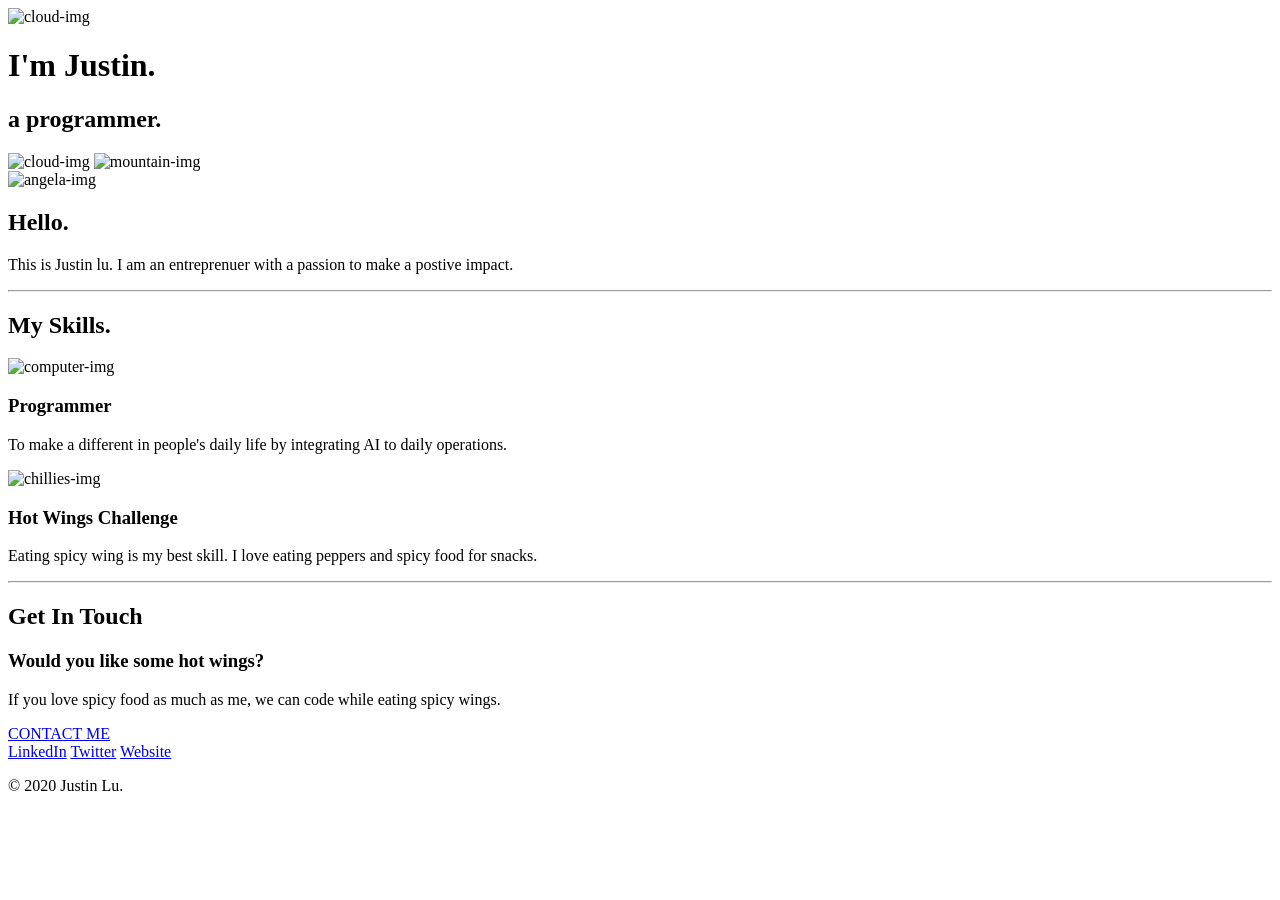
==== index.html @ 4ea38bb6 "personal site" ====
<!DOCTYPE html>
<html lang="en" dir="ltr">
  <head>
    <meta charset="utf-8">
    <title>Justin Lu</title>
    <link rel="stylesheet" href="css/styles.css">
    <link rel="icon" href="favicon.ico">
    <link href="https://fonts.googleapis.com/css?family=Merriweather|Montserrat|Sacramento&display=swap" rel="stylesheet">

  </head>
  <body>
<div class="top-container">
  <img class="top-cloud"src="images/cloud.png" alt="cloud-img">
  <h1 class="name">I'm Justin.</h1>
  <h2 class="font">a <span class="pro">pro</span>grammer.</h2>
  <img class="bottom-cloud"src="images/cloud.png" alt="cloud-img">
  <img src="images/mountain.png" alt="mountain-img">

</div>
<div class="middle-container">
  <div class="profile">
    <img src="images/angela.png" alt="angela-img">
    <h2>Hello.</h2>
    <p class="intro">This is Justin lu. I am an entreprenuer with a passion to make a postive impact.</p>
  </div>
  <hr>
  <div class="skills">
    <h2>My Skills.</h2>
    <div class="skill-row">
      <img class="code-img" src="images/computer.png" alt="computer-img">
      <h3>Programmer</h3>
      <p>To make a different in people's daily life by integrating AI to daily operations.</p>
    </div>
    <div class="skill-row">
      <img class="chilli-img" src="images/chillies.png" alt="chillies-img">
      <h3>Hot Wings Challenge</h3>
      <p class="hello">Eating spicy wing is my best skill. I love eating peppers and spicy food for snacks.</p>
    </div>
  </div>
  <hr>
  <div class="contact-me">
    <h2>Get In Touch</h2>
    <h3>Would you like some hot wings?</h3>
    <p class="contact-message">If you love spicy food as much as me, we can code while eating spicy wings.</p>
    <a class="btn" href="mailto:Justin8933lu@gmail.com">CONTACT ME</a>
  </div>
</div>


<div class="bottom-container">
  <a class="footer-link" href="https://www.linkedin.com/">LinkedIn</a>
  <a class="footer-link" href="https://twitter.com/">Twitter</a>
  <a class="footer-link" href="https://www.appbrewery.co/">Website</a>
  <p class="copyright">© 2020 Justin Lu.</p>
</div>

  </body>
</html>
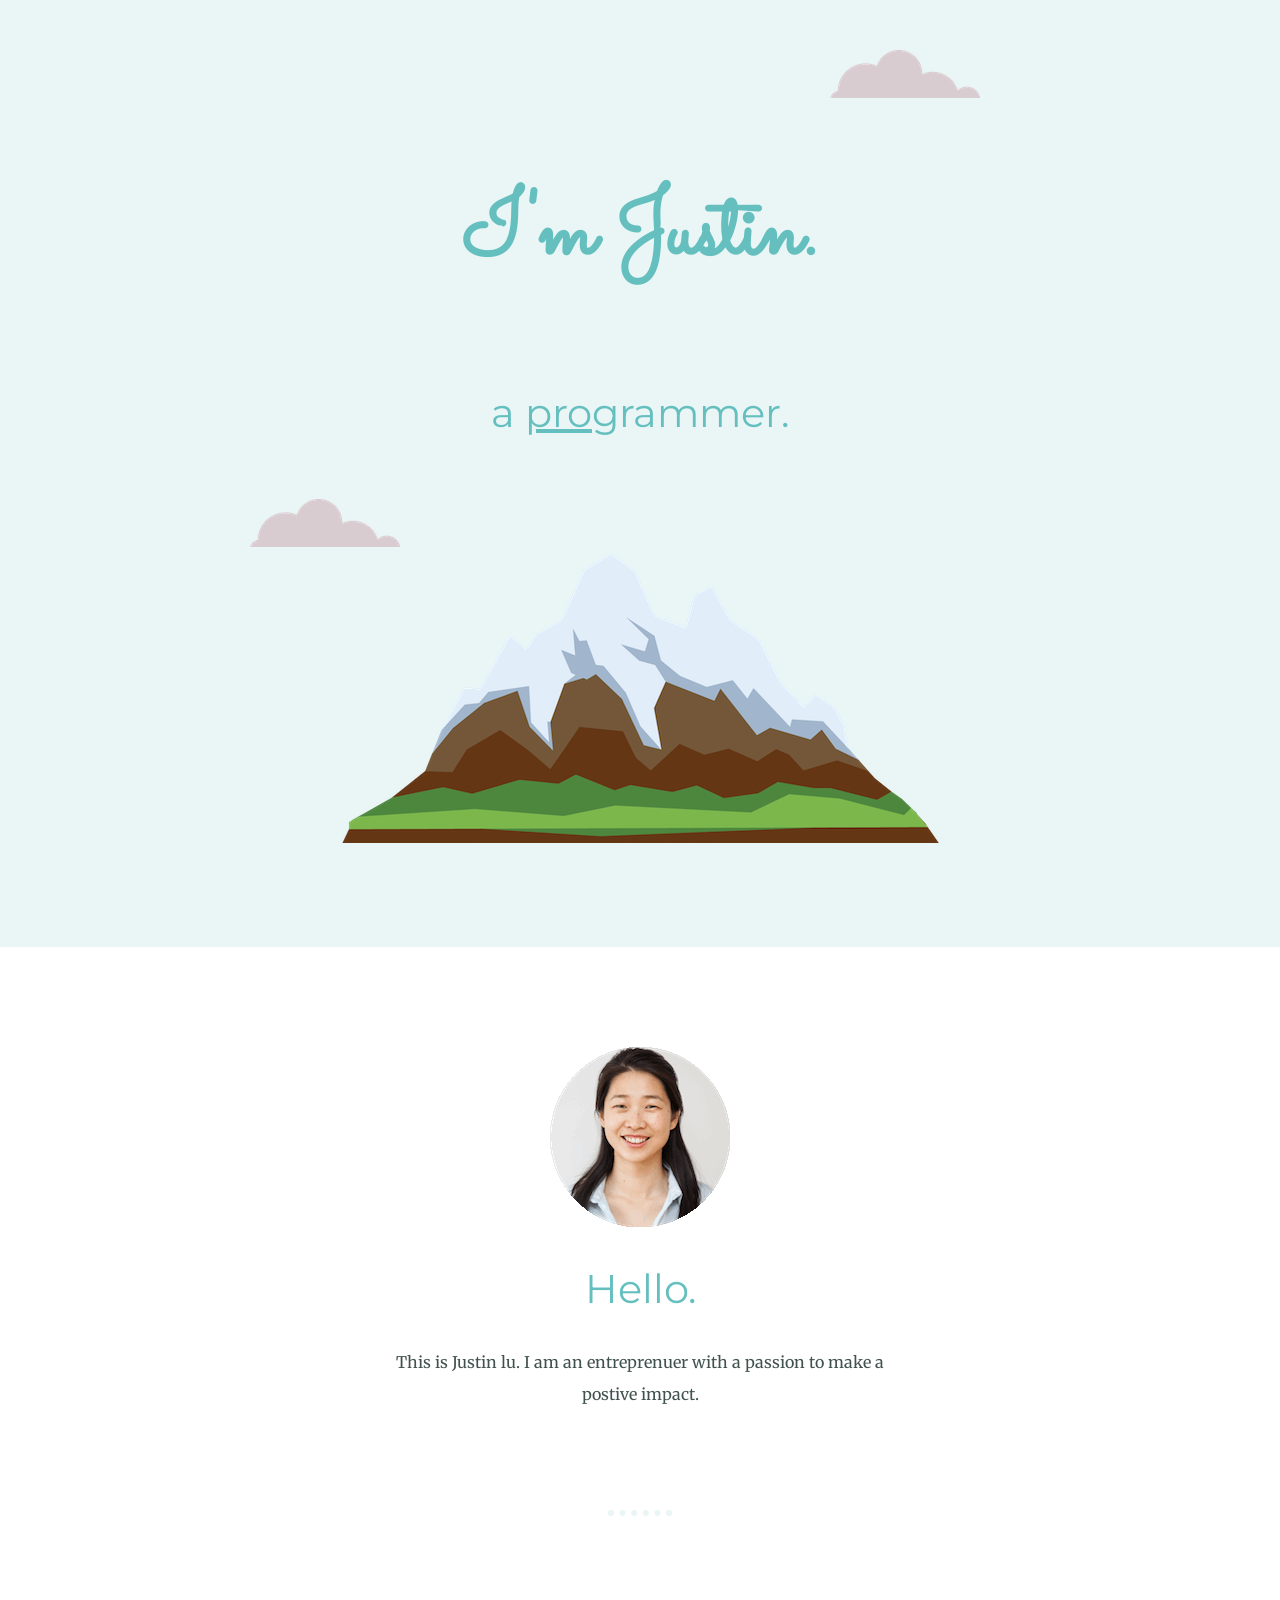
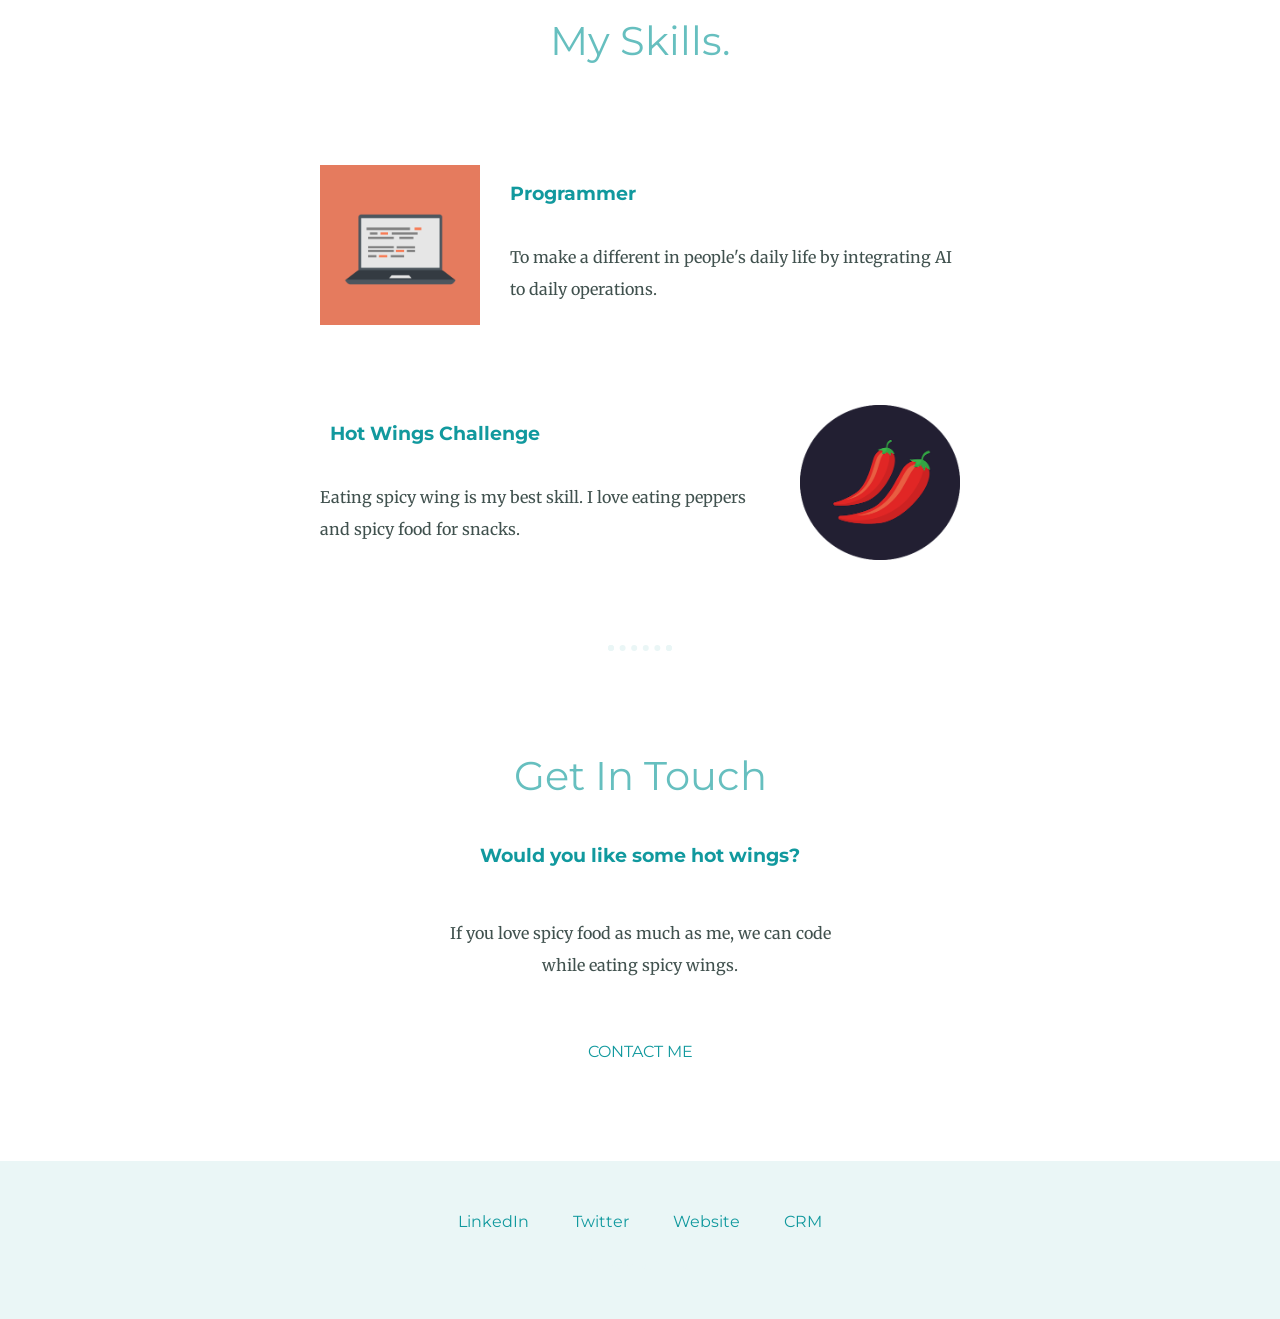
==== commit 2eba6616: "Add Lightfield-style CRM demo under crm/ A self-contained, no-build CRM (vanilla HTML/CSS/JS, localS" ====
--- a/index.html
+++ b/index.html
@@ -51,6 +51,7 @@
   <a class="footer-link" href="https://www.linkedin.com/">LinkedIn</a>
   <a class="footer-link" href="https://twitter.com/">Twitter</a>
   <a class="footer-link" href="https://www.appbrewery.co/">Website</a>
+  <a class="footer-link" href="crm/">CRM</a>
   <p class="copyright">© 2020 Justin Lu.</p>
 </div>
 
--- a/css/styles.css
+++ b/css/styles.css
@@ -0,0 +1,176 @@
+body {
+ color:#40514E;
+  margin: 0px;
+  text-align: center;
+  font-family: 'Merriweather', serif;
+
+}
+
+h1 {
+  font-size: 5.625em;
+  margin-top: 50px auto 0 auto;
+  font-family: 'Sacramento', cursive;
+  color: #66BFBF;
+  padding:10px;
+
+}
+
+h2 {
+  font-family: 'Montserrat', sans-serif;
+  font-size: 2.5rem;
+  color: #66BFBF;
+  font-weight: normal;
+
+
+
+}
+
+h3 {
+  font-family: 'Montserrat', sans-serif;
+  color: #11999E;
+  padding:10px;
+
+}
+p{
+  line-height: 2;
+}
+
+hr {
+  border: dotted #EAF6F6 6px;
+  border-bottom: none;
+  width:4%;
+  margin:100px auto;
+}
+
+a{
+  color:#11999E;
+  font-family: 'Montserrat', sans-serif;
+  margin:10px 20px;
+
+text-decoration: none;
+}
+a:hover{
+  color:#eaf6f6;
+
+
+
+}
+
+.pro {
+  text-decoration: underline;
+}
+
+.top-container {
+  background-color: #EAF6F6;
+  position: relative;
+  padding: 100px;
+}
+.middle-container{
+margin:100px 0;
+  background-color: white;}
+
+  .bottom-container {
+    background-color: #EAF6F6;
+    padding:50px 0 20px 0;
+
+  }
+
+
+.top-cloud {
+  position: absolute;
+  right: 300px;
+  top: 50px;
+}
+
+.bottom-cloud {
+  position: absolute;
+  left: 250px;
+  bottom: 400px;
+}
+
+.skill-row {
+  width:50%;
+margin: 100px auto 100px auto;
+  text-align: left;
+  line-height: 2;
+
+}
+
+
+
+.footer-link
+{
+  color:#11999E;
+
+}
+.font {
+  font-weight: normal;
+  line-height: 2;
+}
+
+.intro {
+  width:40%;
+  margin: auto;
+
+}
+.contact-message{
+  width: 30%;
+  margin:40px auto 60px;
+}
+.copyright{
+  color:#EAF6F6;
+  font-size: 0.75rem;
+  padding:10px;
+}
+
+.code-img{
+  width:25%;
+  float:left;
+  margin-right:30px;
+}
+.chilli-img {
+  width: 25%;
+  float: right;
+  margin-left:30px;
+
+}
+
+
+.btn {
+   background: #11CDD4;
+   background-image: -webkit-linear-gradient(top, #11CDD4, #1199E9);
+   background-image: -moz-linear-gradient(top, #11CDD4, #1199E9);
+   background-image: -ms-linear-gradient(top, #11CDD4, #1199E9);
+   background-image: -o-linear-gradient(top, #11CDD4, #1199E9);
+   background-image: linear-gradient(to bottom, #11CDD4, #1199E9);
+   -webkit-border-radius: 8px;
+   -moz-border-radius: 8px;
+   border-radius: 8px;
+   color: #FFFFFF;
+   font-family: "Montserrat"Sans;
+   font-size: 40px;
+   font-weight: 100;
+   padding: 40px;
+   box-shadow: 1px 1px 20px 0 #000000;
+   -webkit-box-shadow: 1px 1px 20px 0 #000000;
+   -moz-box-shadow: 1px 1px 20px 0 #000000;
+   text-shadow: 1px 1px 20px #000000;
+   text-decoration: none;
+   display: inline-block;
+   cursor: pointer;
+   text-align: center;
+}
+
+.btn:hover {
+   border: solid #337FED 1px;
+   background: #30E3CB;
+   background-image: -webkit-linear-gradient(top, #30E3CB, #2BC4AD);
+   background-image: -moz-linear-gradient(top, #30E3CB, #2BC4AD);
+   background-image: -ms-linear-gradient(top, #30E3CB, #2BC4AD);
+   background-image: -o-linear-gradient(top, #30E3CB, #2BC4AD);
+   background-image: linear-gradient(to bottom, #30E3CB, #2BC4AD);
+   -webkit-border-radius: 20px;
+   -moz-border-radius: 20px;
+   border-radius: 20px;
+   text-decoration: none;
+}
